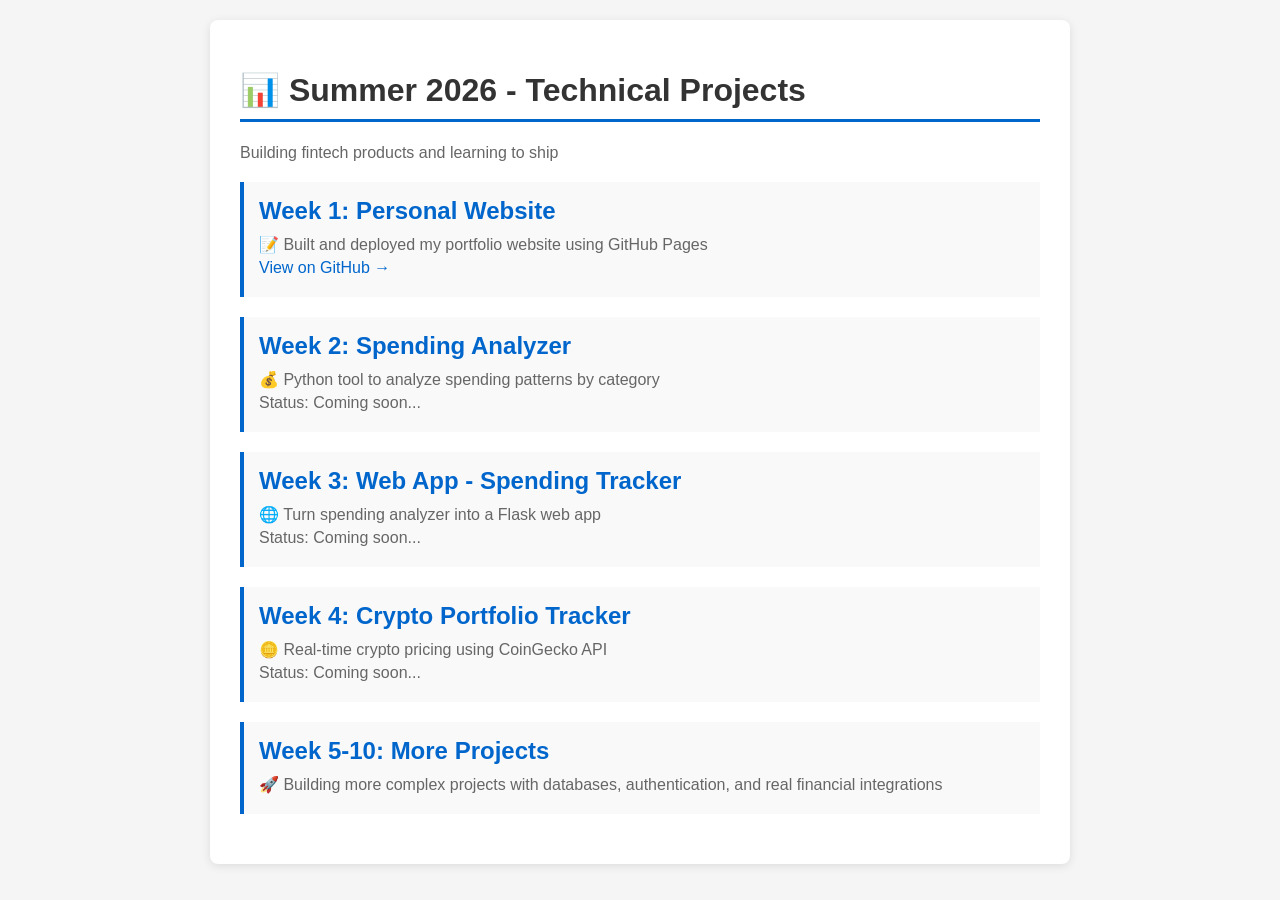
==== index.html @ c5f62bc5 "Week 1: Create portfolio website" ====
<!DOCTYPE html>
<html>
<head>
    <title>My Summer Projects</title>
    <style>
        body {
            font-family: Arial, sans-serif;
            margin: 0;
            padding: 20px;
            background: #f5f5f5;
        }
        .container {
            max-width: 800px;
            margin: 0 auto;
            background: white;
            padding: 30px;
            border-radius: 8px;
            box-shadow: 0 2px 10px rgba(0,0,0,0.1);
        }
        h1 {
            color: #333;
            border-bottom: 3px solid #0066cc;
            padding-bottom: 10px;
        }
        .project {
            margin: 20px 0;
            padding: 15px;
            border-left: 4px solid #0066cc;
            background: #f9f9f9;
        }
        .project h2 {
            margin: 0 0 10px 0;
            color: #0066cc;
        }
        .project p {
            margin: 5px 0;
            color: #666;
        }
        a {
            color: #0066cc;
            text-decoration: none;
        }
        a:hover {
            text-decoration: underline;
        }
    </style>
</head>
<body>
    <div class="container">
        <h1>📊 Summer 2026 - Technical Projects</h1>
        <p style="color: #666; font-size: 16px;">Building fintech products and learning to ship</p>
        
        <div class="project">
            <h2>Week 1: Personal Website</h2>
            <p>📝 Built and deployed my portfolio website using GitHub Pages</p>
            <p><a href="https://github.com/yourusername/yourusername.github.io">View on GitHub →</a></p>
        </div>

        <div class="project">
            <h2>Week 2: Spending Analyzer</h2>
            <p>💰 Python tool to analyze spending patterns by category</p>
            <p>Status: Coming soon...</p>
        </div>

        <div class="project">
            <h2>Week 3: Web App - Spending Tracker</h2>
            <p>🌐 Turn spending analyzer into a Flask web app</p>
            <p>Status: Coming soon...</p>
        </div>

        <div class="project">
            <h2>Week 4: Crypto Portfolio Tracker</h2>
            <p>🪙 Real-time crypto pricing using CoinGecko API</p>
            <p>Status: Coming soon...</p>
        </div>

        <div class="project">
            <h2>Week 5-10: More Projects</h2>
            <p>🚀 Building more complex projects with databases, authentication, and real financial integrations</p>
        </div>
    </div>
</body>
</html>
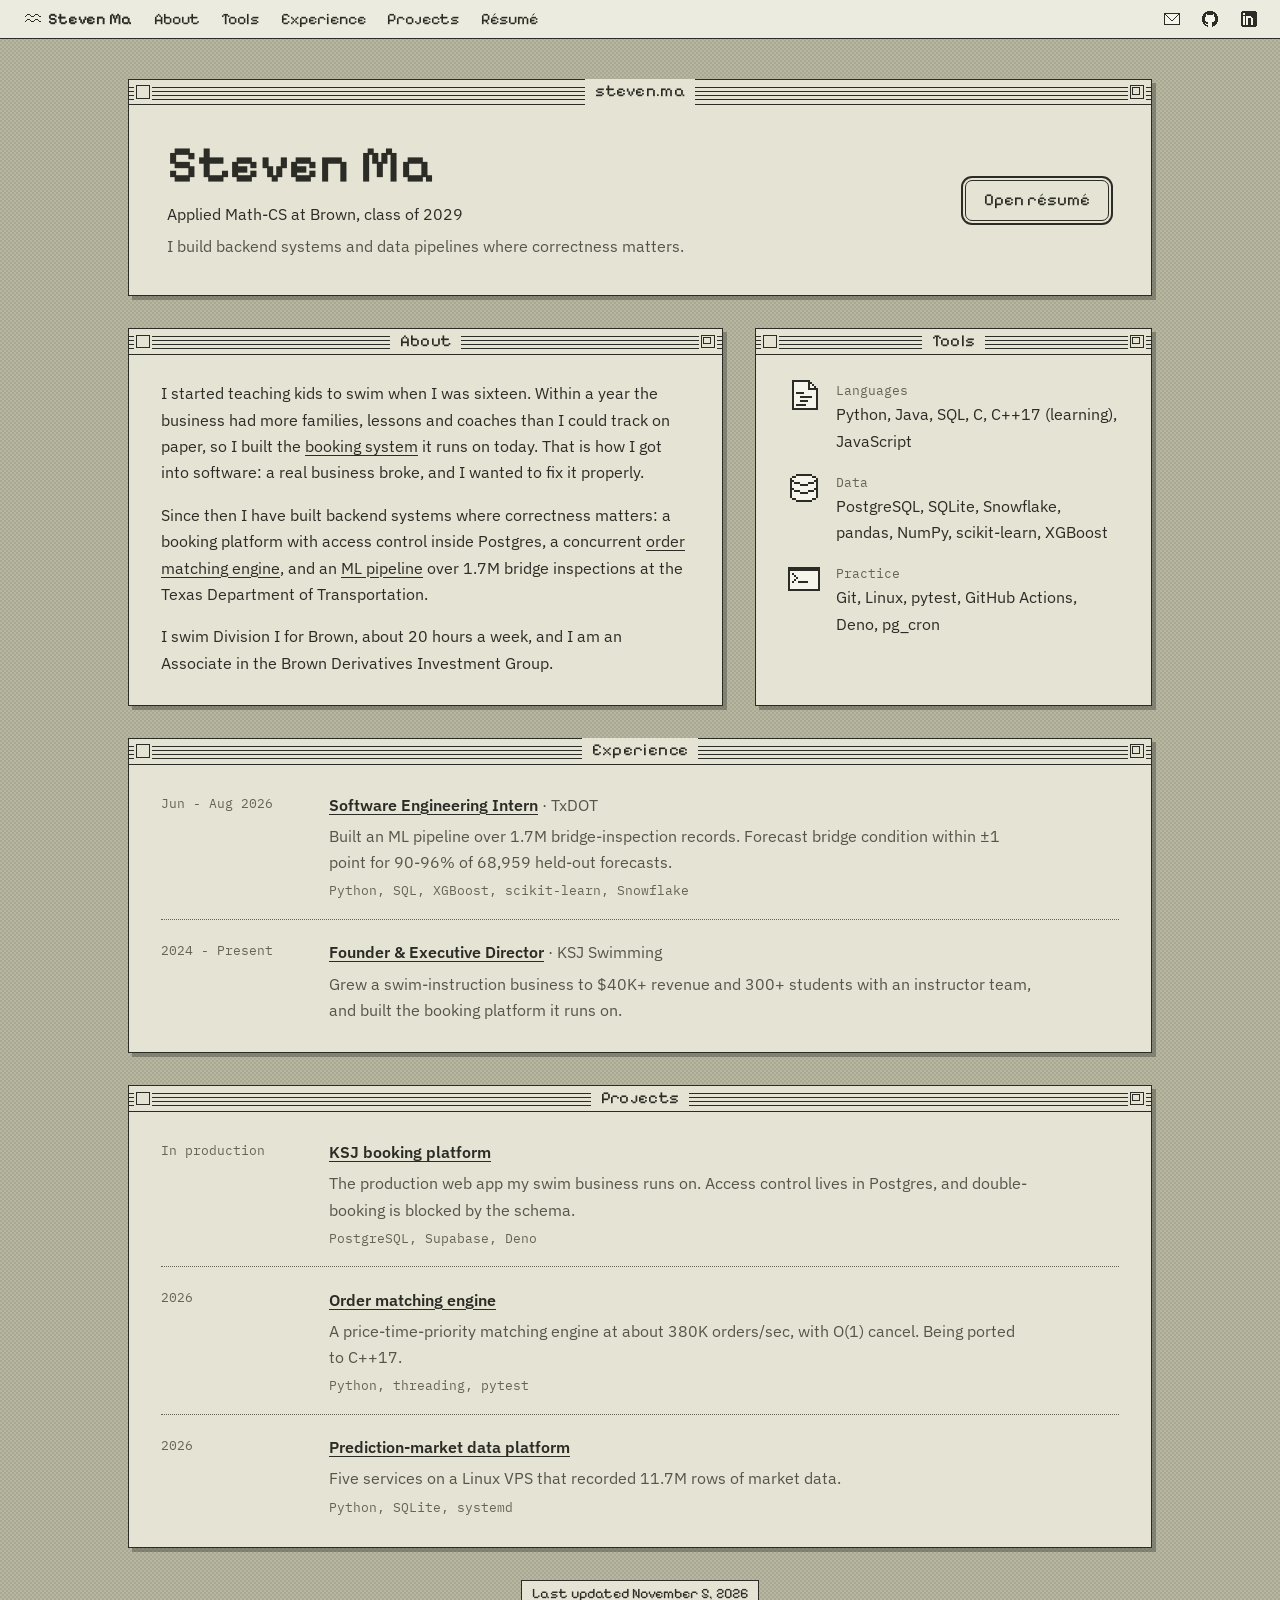
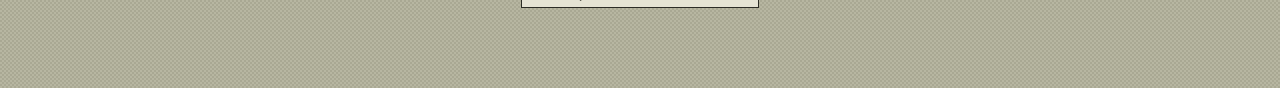
==== commit a1741c4f: "Personal site: retro desktop design, four project write-ups, résumé Co-Authored-By: Claude Opus 5.5 " ====
--- a/index.html
+++ b/index.html
@@ -1,83 +1,144 @@
 <!DOCTYPE html>
-<html>
+<html lang="en">
 <head>
-    <title>My Summer Projects</title>
-    <style>
-        body {
-            font-family: Arial, sans-serif;
-            margin: 0;
-            padding: 20px;
-            background: #f5f5f5;
-        }
-        .container {
-            max-width: 800px;
-            margin: 0 auto;
-            background: white;
-            padding: 30px;
-            border-radius: 8px;
-            box-shadow: 0 2px 10px rgba(0,0,0,0.1);
-        }
-        h1 {
-            color: #333;
-            border-bottom: 3px solid #0066cc;
-            padding-bottom: 10px;
-        }
-        .project {
-            margin: 20px 0;
-            padding: 15px;
-            border-left: 4px solid #0066cc;
-            background: #f9f9f9;
-        }
-        .project h2 {
-            margin: 0 0 10px 0;
-            color: #0066cc;
-        }
-        .project p {
-            margin: 5px 0;
-            color: #666;
-        }
-        a {
-            color: #0066cc;
-            text-decoration: none;
-        }
-        a:hover {
-            text-decoration: underline;
-        }
-    </style>
+  <meta charset="utf-8">
+  <meta name="viewport" content="width=device-width, initial-scale=1">
+  <title>Steven Ma</title>
+  <meta name="description" content="Steven Ma: Applied Math-CS at Brown, D1 swimmer, founder of KSJ Swimming. Backend systems and data pipelines.">
+  <link rel="preconnect" href="https://fonts.googleapis.com">
+  <link rel="preconnect" href="https://fonts.gstatic.com" crossorigin>
+  <link rel="stylesheet" href="https://fonts.googleapis.com/css2?family=IBM+Plex+Mono:wght@400;500&family=IBM+Plex+Sans:wght@400;500;600&family=Pixelify+Sans:wght@400;600&display=swap">
+  <!-- Link previews (LinkedIn, Slack, iMessage). The site lives at https://stevenmaswim.github.io/ (Steven, 2026-11-05). -->
+  <meta property="og:type" content="website">
+  <meta property="og:title" content="Steven Ma">
+  <meta property="og:description" content="Steven Ma: Applied Math-CS at Brown, D1 swimmer, founder of KSJ Swimming. Backend systems and data pipelines.">
+  <meta property="og:url" content="https://stevenmaswim.github.io/">
+  <meta property="og:image" content="https://stevenmaswim.github.io/img/og.png">
+  <meta property="og:image:width" content="1200">
+  <meta property="og:image:height" content="630">
+  <meta name="twitter:card" content="summary_large_image">
+  <link rel="icon" type="image/svg+xml" href="img/icons/favicon.svg">
+  <link rel="stylesheet" href="style.css">
 </head>
 <body>
-    <div class="container">
-        <h1>📊 Summer 2026 - Technical Projects</h1>
-        <p style="color: #666; font-size: 16px;">Building fintech products and learning to ship</p>
-        
-        <div class="project">
-            <h2>Week 1: Personal Website</h2>
-            <p>📝 Built and deployed my portfolio website using GitHub Pages</p>
-            <p><a href="https://github.com/yourusername/yourusername.github.io">View on GitHub →</a></p>
+<header class="menubar">
+  <nav aria-label="Sections">
+    <a class="me" href="index.html"><img class="px" src="img/icons/wave.svg" alt="" width="16" height="16">Steven Ma</a>
+    <a href="#about">About</a>
+    <a href="#tools">Tools</a>
+    <a href="#experience">Experience</a>
+    <a href="#projects">Projects</a>
+    <a class="res" href="resume.pdf">Résumé</a>
+  </nav>
+      <ul class="contact">
+        <li><a href="mailto:steven_c_ma@brown.edu" aria-label="Email" title="steven_c_ma@brown.edu"><img class="px" src="img/icons/mail.svg" alt="" width="16" height="16"></a></li>
+        <li><a href="https://github.com/stevenmaswim" aria-label="GitHub" title="GitHub"><img class="px" src="img/icons/github.svg" alt="" width="16" height="16"></a></li>
+        <li><a href="https://linkedin.com/in/steven--ma" aria-label="LinkedIn" title="LinkedIn"><img class="px" src="img/icons/linkedin.svg" alt="" width="16" height="16"></a></li>
+      </ul>
+</header>
+
+<!-- Desktop icons: wide screens only, fixed on the checkered desktop. -->
+<nav class="desk-icons" aria-label="Shortcuts">
+  <a href="resume.pdf"><img class="px" src="img/icons/resume.svg" alt="" width="32" height="32"><span>resume.pdf</span></a>
+  <a href="#projects"><img class="px" src="img/icons/folder.svg" alt="" width="32" height="32"><span>Projects</span></a>
+  <a href="https://github.com/stevenmaswim"><img class="px" src="img/icons/github.svg" alt="" width="32" height="32"><span>GitHub</span></a>
+  <a href="https://ksjswimming.com"><img class="px" src="img/icons/wave.svg" alt="" width="32" height="32"><span>KSJ Swimming</span></a>
+</nav>
+
+<main class="desktop">
+
+    <section class="window hello">
+      <div class="titlebar"><span class="box" aria-hidden="true"></span><span class="title">steven.ma</span><span class="box zoom" aria-hidden="true"></span></div>
+      <div class="pane">
+        <div class="hello-text">
+          <h1>Steven Ma</h1>
+          <p class="role">Applied Math-CS at Brown, class of 2029</p>
+          <p class="tagline">I build backend systems and data pipelines where correctness matters.</p>
         </div>
+        <a class="button" href="resume.pdf">Open résumé</a>
+      </div>
+    </section>
 
-        <div class="project">
-            <h2>Week 2: Spending Analyzer</h2>
-            <p>💰 Python tool to analyze spending patterns by category</p>
-            <p>Status: Coming soon...</p>
-        </div>
+    <div class="row">
+    <section id="about" class="window">
+      <div class="titlebar"><span class="box" aria-hidden="true"></span><h2 class="title">About</h2><span class="box zoom" aria-hidden="true"></span></div>
+      <div class="pane">
+        <p>I started teaching kids to swim when I was sixteen. Within a year the business had more families, lessons and coaches than I could track on paper, so I built the <a href="projects/ksj.html">booking system</a> it runs on today. That is how I got into software: a real business broke, and I wanted to fix it properly.</p>
+        <p>Since then I have built backend systems where correctness matters: a booking platform with access control inside Postgres, a concurrent <a href="projects/order-book.html">order matching engine</a>, and an <a href="work/txdot.html">ML pipeline</a> over 1.7M bridge inspections at the Texas Department of Transportation.</p>
+        <p>I swim Division I for Brown, about 20 hours a week, and I am an Associate in the Brown Derivatives Investment Group.</p>
+      </div>
+    </section>
 
-        <div class="project">
-            <h2>Week 3: Web App - Spending Tracker</h2>
-            <p>🌐 Turn spending analyzer into a Flask web app</p>
-            <p>Status: Coming soon...</p>
-        </div>
+    <section id="tools" class="window">
+      <div class="titlebar"><span class="box" aria-hidden="true"></span><h2 class="title">Tools</h2><span class="box zoom" aria-hidden="true"></span></div>
+      <div class="pane">
+        <ul class="tools">
+          <li><img class="px" src="img/icons/code.svg" alt="" width="32" height="32"><div><span class="k">Languages</span><span class="v">Python, Java, SQL, C, C++17 (learning), JavaScript</span></div></li>
+          <li><img class="px" src="img/icons/database.svg" alt="" width="32" height="32"><div><span class="k">Data</span><span class="v">PostgreSQL, SQLite, Snowflake, pandas, NumPy, scikit-learn, XGBoost</span></div></li>
+          <li><img class="px" src="img/icons/terminal.svg" alt="" width="32" height="32"><div><span class="k">Practice</span><span class="v">Git, Linux, pytest, GitHub Actions, Deno, pg_cron</span></div></li>
+        </ul>
+      </div>
+    </section>
+    </div>
 
-        <div class="project">
-            <h2>Week 4: Crypto Portfolio Tracker</h2>
-            <p>🪙 Real-time crypto pricing using CoinGecko API</p>
-            <p>Status: Coming soon...</p>
-        </div>
+    <section id="experience" class="window">
+      <div class="titlebar"><span class="box" aria-hidden="true"></span><h2 class="title">Experience</h2><span class="box zoom" aria-hidden="true"></span></div>
+      <div class="pane">
+        <ol class="list">
+          <li class="item">
+            <span class="when">Jun - Aug 2026</span>
+            <div>
+              <h3><a href="work/txdot.html">Software Engineering Intern</a> <span class="at">· TxDOT</span></h3>
+              <p>Built an ML pipeline over 1.7M bridge-inspection records. Forecast bridge condition within ±1 point for 90-96% of 68,959 held-out forecasts.</p>
+              <p class="stack">Python, SQL, XGBoost, scikit-learn, Snowflake</p>
+            </div>
+          </li>
+          <li class="item">
+            <span class="when">2024 - Present</span>
+            <div>
+              <h3><a href="https://ksjswimming.com">Founder &amp; Executive Director</a> <span class="at">· KSJ Swimming</span></h3>
+              <p>Grew a swim-instruction business to $40K+ revenue and 300+ students with an instructor team, and built the booking platform it runs on.</p>
+            </div>
+          </li>
+        </ol>
+      </div>
+    </section>
 
-        <div class="project">
-            <h2>Week 5-10: More Projects</h2>
-            <p>🚀 Building more complex projects with databases, authentication, and real financial integrations</p>
-        </div>
-    </div>
+    <section id="projects" class="window">
+      <div class="titlebar"><span class="box" aria-hidden="true"></span><h2 class="title">Projects</h2><span class="box zoom" aria-hidden="true"></span></div>
+      <div class="pane">
+        <ul class="list">
+          <li class="item">
+            <span class="when">In production</span>
+            <div>
+              <h3><a href="projects/ksj.html">KSJ booking platform</a></h3>
+              <p>The production web app my swim business runs on. Access control lives in Postgres, and double-booking is blocked by the schema.</p>
+              <p class="stack">PostgreSQL, Supabase, Deno</p>
+            </div>
+          </li>
+          <li class="item">
+            <span class="when">2026</span>
+            <div>
+              <h3><a href="projects/order-book.html">Order matching engine</a></h3>
+              <p>A price-time-priority matching engine at about 380K orders/sec, with O(1) cancel. Being ported to C++17.</p>
+              <p class="stack">Python, threading, pytest</p>
+            </div>
+          </li>
+          <li class="item">
+            <span class="when">2026</span>
+            <div>
+              <h3><a href="projects/market-data.html">Prediction-market data platform</a></h3>
+              <p>Five services on a Linux VPS that recorded 11.7M rows of market data.</p>
+              <p class="stack">Python, SQLite, systemd</p>
+            </div>
+          </li>
+        </ul>
+      </div>
+    </section>
+
+    <p class="updated">Last updated November 5, 2026</p>
+    <!-- Change the date above whenever the site changes. -->
+
+</main>
 </body>
-</html>+</html>
--- a/style.css
+++ b/style.css
@@ -0,0 +1,308 @@
+/* An early desktop computer: a checkered putty-and-sage desktop, a menu bar,
+   and each section in its own window with a striped title bar and a square
+   close box. Pixel font for titles only; IBM Plex for everything you read.
+   Muted, low-contrast greige, never bright white. */
+
+:root {
+  --desk-a: #b7b6a1;     /* desktop checker, light */
+  --desk-b: #a9a893;     /* desktop checker, dark */
+  --paper: #e5e3d4;      /* window background */
+  --bar: #ecebdf;        /* menu bar */
+  --ink: #2c2c26;        /* borders, titles, body text */
+  --muted: #55554a;
+  --faint: #666555;     /* 4.57:1 on the window colour (WCAG AA for small text) */
+  --rule: #c7c5b3;
+  --shadow: rgba(44, 44, 38, 0.35);
+  --sans: "IBM Plex Sans", -apple-system, BlinkMacSystemFont, "Segoe UI", Helvetica, Arial, sans-serif;
+  --mono: "IBM Plex Mono", ui-monospace, "SF Mono", Menlo, Consolas, monospace;
+  --pixel: "Pixelify Sans", "IBM Plex Mono", monospace;
+}
+
+* { box-sizing: border-box; }
+
+body {
+  margin: 0;
+  min-height: 100vh;
+  color: var(--ink);
+  font: 16px/1.65 var(--sans);
+  -webkit-font-smoothing: antialiased;
+  /* The checkered desktop. */
+  background: repeating-conic-gradient(var(--desk-a) 0 25%, var(--desk-b) 0 50%) 0 0 / 4px 4px;
+}
+
+::selection { background: var(--ink); color: var(--paper); }
+
+a {
+  color: inherit;
+  text-decoration: underline;
+  text-decoration-thickness: 1px;
+  text-underline-offset: 3px;
+}
+a:hover, a:focus-visible { background: var(--ink); color: var(--paper); text-decoration: none; }
+
+code { font-family: var(--mono); font-size: 0.875em; }
+
+/* ---------- Menu bar ---------- */
+
+.menubar {
+  position: sticky;
+  top: 0;
+  z-index: 10;
+  display: flex;
+  align-items: center;
+  justify-content: space-between;
+  gap: 1rem;
+  padding: 0.3rem 1rem;
+  background: var(--bar);
+  border-bottom: 1.5px solid var(--ink);
+  font-family: var(--pixel);
+  font-size: 1rem;
+}
+.menubar nav { display: flex; flex-wrap: wrap; gap: 0.1rem 0.25rem; }
+.menubar nav a { padding: 0.05rem 0.55rem; text-decoration: none; }
+.menubar nav a.me { display: inline-flex; align-items: center; gap: 0.45rem; font-weight: 600; }
+
+/* Pixel icons stay crisp at 16 and 32 px. */
+.px { display: block; image-rendering: pixelated; image-rendering: crisp-edges; }
+
+.contact { display: flex; gap: 0.5rem; list-style: none; padding: 0; margin: 0; }
+/* 16 px icons, ~30 px hit areas; the negative margin keeps the bar thin. */
+.contact a { display: block; padding: 0.45rem; margin: -0.25rem 0; text-decoration: none; }
+/* Hover selects the icon the old way: inverted. */
+.contact a:hover, .contact a:focus-visible { background: none; }
+.contact a:hover .px, .contact a:focus-visible .px { filter: invert(1); }
+
+/* ---------- Desktop and windows ---------- */
+
+.desktop {
+  max-width: 66rem;
+  margin: 0 auto;
+  padding: 2.5rem 1rem 5rem;
+}
+
+.window {
+  margin-bottom: 2rem;
+  background: var(--paper);
+  border: 1.5px solid var(--ink);
+  box-shadow: 4px 4px 0 var(--shadow);
+  scroll-margin-top: 3.5rem;
+}
+
+.titlebar {
+  position: relative;
+  display: flex;
+  align-items: center;
+  justify-content: space-between;
+  height: 1.6rem;
+  padding: 0 0.45rem;
+  border-bottom: 1.5px solid var(--ink);
+  /* The pinstripes. */
+  background:
+    repeating-linear-gradient(to bottom, transparent 0 3px, var(--ink) 3px 4px) 0 4px / 100% calc(100% - 8px) no-repeat,
+    var(--paper);
+}
+.titlebar .title {
+  margin: 0;
+  padding: 0 0.6rem;
+  background: var(--paper);
+  font-family: var(--pixel);
+  font-size: 1.05rem;
+  font-weight: 400;
+  line-height: 1.6rem;
+  letter-spacing: 0.02em;
+}
+.box {
+  position: relative;
+  z-index: 1;
+  display: block;
+  width: 0.85rem;
+  height: 0.85rem;
+  background: var(--paper);
+  border: 1.5px solid var(--ink);
+  box-shadow: 0 0 0 2px var(--paper);
+}
+.box.zoom::after {
+  content: "";
+  position: absolute;
+  left: 1px;
+  top: 1px;
+  width: 0.35rem;
+  height: 0.35rem;
+  border: 1px solid var(--ink);
+}
+a.box:hover { background: var(--ink); }
+
+.pane { padding: 1.6rem 2rem 1.8rem; }
+.pane p { margin: 0 0 1rem; }
+.pane > :last-child { margin-bottom: 0; }
+
+/* The name window. */
+.hello h1 {
+  margin: 0;
+  font-family: var(--pixel);
+  font-size: 2.6rem;
+  font-weight: 600;
+  line-height: 1.1;
+}
+.hello .pane { display: flex; flex-wrap: wrap; align-items: center; justify-content: space-between; gap: 1.25rem 2rem; }
+.hello .role { margin: 0.5rem 0 0; }
+
+/* A classic default button: thick ring around a rounded box. */
+.button {
+  display: inline-block;
+  padding: 0.35rem 1.1rem;
+  border: 1.5px solid var(--ink);
+  border-radius: 7px;
+  box-shadow: 0 0 0 2px var(--paper), 0 0 0 4px var(--ink);
+  background: var(--paper);
+  font-family: var(--pixel);
+  font-size: 1.05rem;
+  text-decoration: none;
+  margin: 4px;
+}
+.button:hover, .button:focus-visible { background: var(--ink); color: var(--paper); }
+.hello .tagline { margin: 0.35rem 0 0; color: var(--muted); }
+
+/* Tools: an icon, a small label, the list. */
+.tools { list-style: none; padding: 0; margin: 0; display: grid; gap: 1.1rem; }
+.tools li { display: grid; grid-template-columns: 32px 1fr; column-gap: 1rem; align-items: start; }
+.tools .k { display: block; font-family: var(--mono); font-size: 0.8rem; color: var(--faint); }
+.tools .v { display: block; }
+
+/* Experience and projects: a date, a title, one sentence, a stack line. */
+.list { list-style: none; padding: 0; margin: 0; }
+.item { padding: 1.1rem 0; border-top: 1px dotted var(--faint); }
+.item:first-child { border-top: 0; padding-top: 0; }
+.item:last-child { padding-bottom: 0; }
+.item .when { font-family: var(--mono); font-size: 0.8rem; color: var(--faint); }
+.item h3 { margin: 0.1rem 0 0; font-size: 1rem; font-weight: 600; }
+.item h3 .at { font-weight: 400; color: var(--muted); }
+.item p { margin: 0.3rem 0 0; color: var(--muted); }
+.item .stack { margin-top: 0.3rem; font-family: var(--mono); font-size: 0.8rem; color: var(--faint); }
+
+/* About and Tools side by side on wide screens. */
+.row { margin-bottom: 2rem; }
+.row > .window:last-child { margin-bottom: 0; }
+
+.item p { max-width: 44rem; }
+
+@media (min-width: 960px) {
+  .row { display: grid; grid-template-columns: 3fr 2fr; gap: 2rem; align-items: stretch; }
+  /* Windows in a row share one height; the pane takes the slack. */
+  .row > .window { margin-bottom: 0; display: flex; flex-direction: column; }
+  .row > .window > .pane { flex: 1; }
+  .hello .pane { padding: 2rem 2.4rem 2.2rem; }
+  .hello h1 { font-size: 3.2rem; }
+}
+
+@media (min-width: 700px) {
+  .item { display: grid; grid-template-columns: 9rem 1fr; column-gap: 1.5rem; }
+  .item .when { grid-column: 1; grid-row: 1; padding-top: 0.15rem; }
+  .item > div { grid-column: 2; }
+}
+
+@media (max-width: 600px) {
+  /* Phones: one thin line. Name, résumé and the icons; the section links drop (you scroll). */
+  .menubar { padding: 0.3rem 0.6rem; }
+  .menubar nav a:not(.me):not(.res) { display: none; }
+  .menubar nav a { padding: 0.05rem 0.4rem; }
+  .pane { padding: 1.1rem 1.1rem 1.2rem; }
+  .hello h1 { font-size: 2.1rem; }
+}
+
+/* ---------- Write-up pages: one window per page ---------- */
+
+body.writeup .desktop { max-width: 58rem; }
+/* Wide window, readable lines: prose keeps a comfortable measure, figures and tables use the full width. */
+body.writeup .pane > p, body.writeup .pane > ul, body.writeup .pane > h3 { max-width: 44rem; }
+
+.back { display: inline-block; margin-bottom: 1.25rem; font-family: var(--mono); font-size: 0.85rem; }
+
+body.writeup h1 {
+  margin: 0 0 0.5rem;
+  font-family: var(--pixel);
+  font-size: 2.2rem;
+  font-weight: 600;
+  line-height: 1.15;
+}
+body.writeup h2 {
+  margin: 2.25rem 0 0.6rem;
+  font-family: var(--pixel);
+  font-size: 1.25rem;
+  font-weight: 600;
+}
+body.writeup h3 { margin: 1.5rem 0 0.25rem; font-size: 1rem; font-weight: 600; }
+/* Bulleted lists in the write-ups only (not the home page lists). */
+.pane ul:not(.list):not(.tools) { padding-left: 1.2rem; }
+.pane ul:not(.list):not(.tools) > li { margin: 0 0 0.8rem; }
+.pane ul:not(.list):not(.tools) > li::marker { content: "■  "; font-size: 0.6em; color: var(--faint); }
+
+body.writeup .stack { margin: 0 0 0.25rem; font-family: var(--mono); font-size: 0.85rem; color: var(--muted); }
+.links { font-family: var(--mono); font-size: 0.85rem; }
+.links a + a { margin-left: 0.6rem; }
+.links a + a::before { content: "·"; display: inline-block; margin-right: 0.6rem; color: var(--faint); }
+
+figure { margin: 1.75rem 0; }
+figure img { display: block; max-width: 100%; border: 1.5px solid var(--ink); }
+figcaption { margin-top: 0.5rem; font-size: 0.85rem; color: var(--muted); }
+
+.bench { width: 100%; margin: 1.5rem 0 0.5rem; border-collapse: collapse; font-family: var(--mono); font-size: 0.85rem; font-variant-numeric: tabular-nums; }
+.bench caption { caption-side: top; text-align: left; margin-bottom: 0.5rem; font-family: var(--sans); font-size: 0.85rem; color: var(--muted); }
+.bench th { text-align: right; font-weight: 500; padding: 0.35rem 0.5rem; border-bottom: 1.5px solid var(--ink); }
+.bench td { text-align: right; padding: 0.35rem 0.5rem; border-bottom: 1px dotted var(--faint); }
+.bench th:first-child, .bench td:first-child { text-align: left; padding-left: 0; }
+
+/* Desktop icons: fixed in the right margin, only where the margin is wide enough. */
+.desk-icons { display: none; }
+@media (min-width: 1500px) {
+  .desk-icons {
+    position: fixed;
+    top: 5rem;
+    right: 2.5rem;
+    z-index: 5;
+    display: grid;
+    gap: 1.6rem;
+    justify-items: center;
+  }
+  .desk-icons a {
+    display: grid;
+    justify-items: center;
+    gap: 0.35rem;
+    width: 6.5rem;
+    text-decoration: none;
+  }
+  .desk-icons a:hover, .desk-icons a:focus-visible { background: none; color: inherit; }
+  .desk-icons span {
+    padding: 0 0.3rem;
+    background: var(--paper);
+    font-family: var(--pixel);
+    font-size: 0.9rem;
+    line-height: 1.3;
+  }
+  /* Selected the old way: icon inverted, label black. */
+  .desk-icons a:hover .px, .desk-icons a:focus-visible .px { filter: invert(1); }
+  .desk-icons a:hover span, .desk-icons a:focus-visible span { background: var(--ink); color: var(--paper); }
+}
+
+/* "Last updated" as a small label on the desktop. */
+.updated {
+  display: table;
+  margin: 0.5rem auto 0;
+  padding: 0.1rem 0.6rem;
+  background: var(--paper);
+  border: 1.5px solid var(--ink);
+  font-family: var(--pixel);
+  font-size: 0.9rem;
+}
+
+/* Previous / next project at the end of each write-up. */
+.pager { display: flex; flex-wrap: wrap; justify-content: space-between; gap: 1rem; margin-top: 2.75rem; padding-top: 1.5rem; border-top: 1px dotted var(--faint); }
+.pager .button { font-size: 0.95rem; }
+
+.figure-todo {
+  border: 1px dashed var(--faint);
+  padding: 2rem 1rem;
+  text-align: center;
+  font-size: 0.85rem;
+  color: var(--faint);
+}
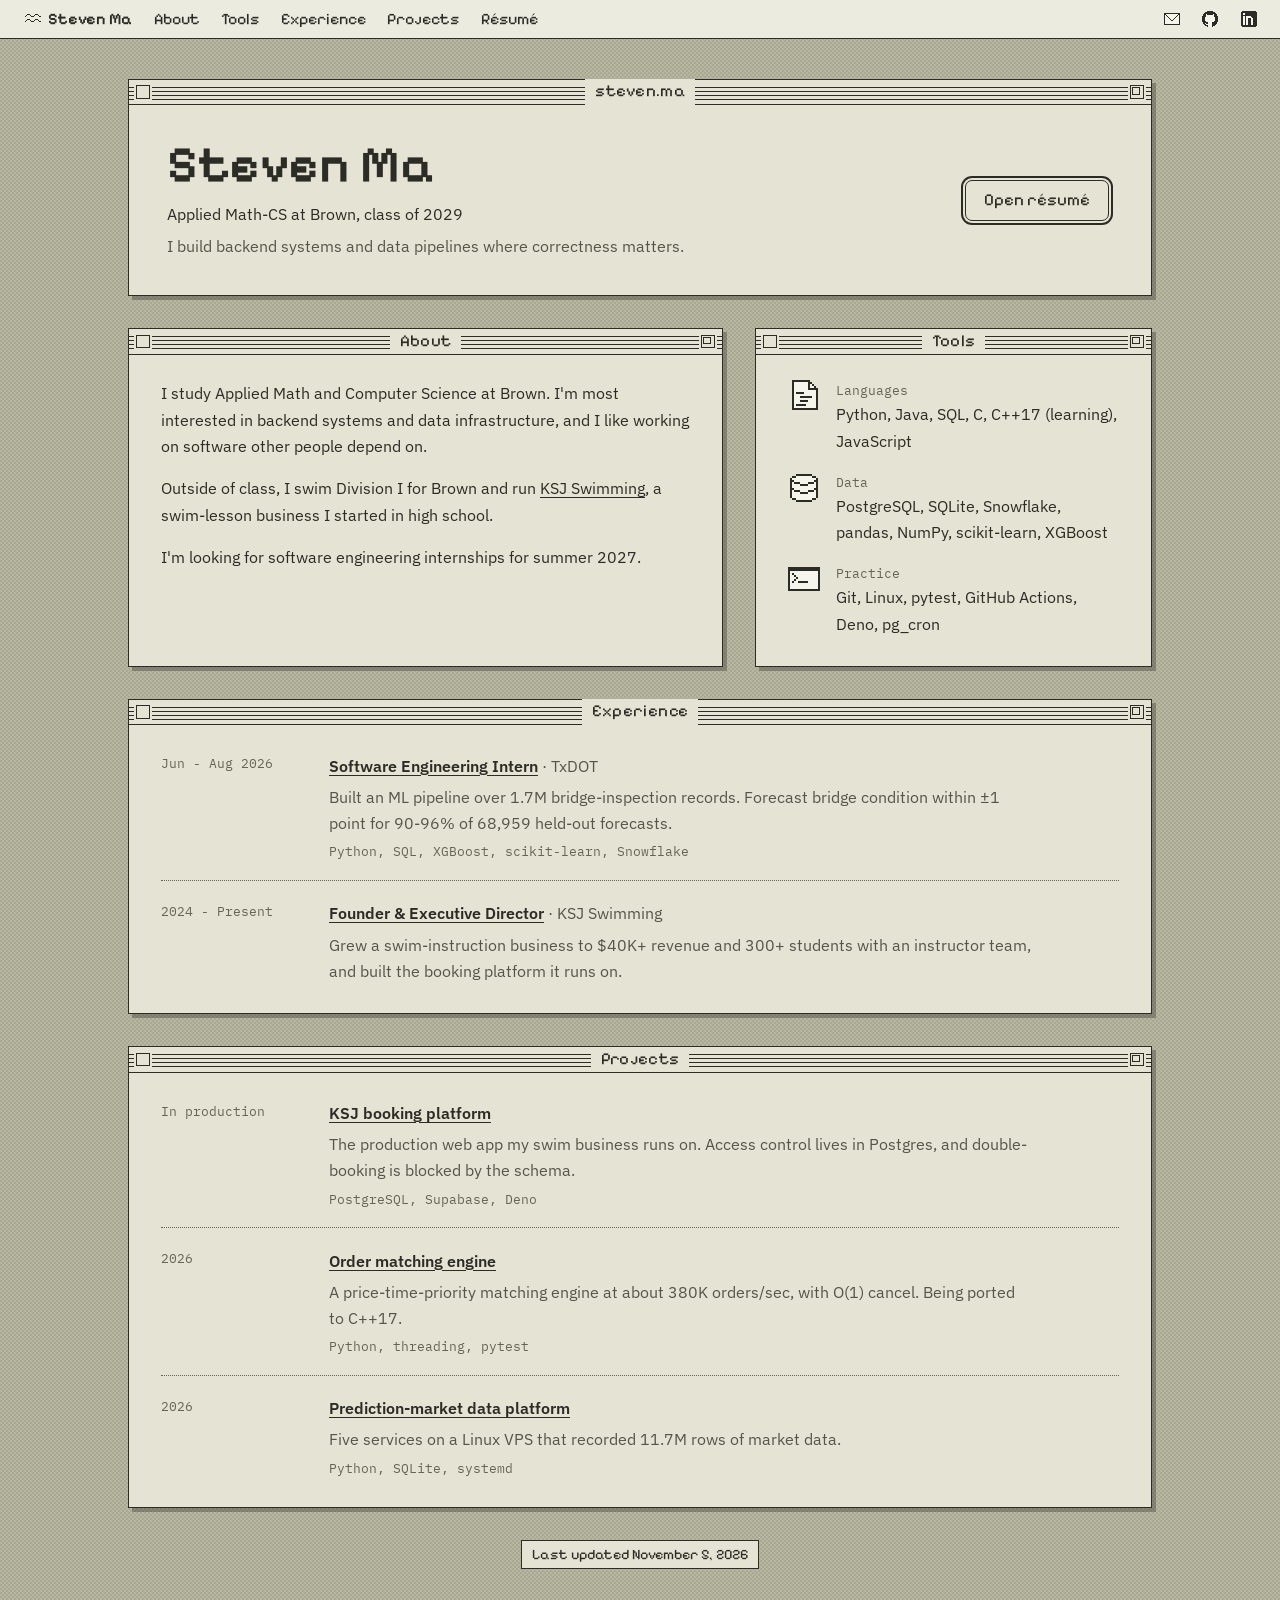
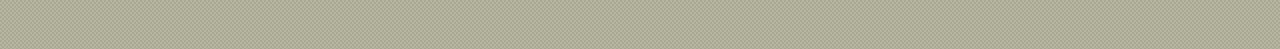
==== commit cec1f17f: "About: shorter, general bio Co-Authored-By: Claude Opus 5.5 <noreply@anthropic.com>" ====
--- a/index.html
+++ b/index.html
@@ -63,9 +63,9 @@
     <section id="about" class="window">
       <div class="titlebar"><span class="box" aria-hidden="true"></span><h2 class="title">About</h2><span class="box zoom" aria-hidden="true"></span></div>
       <div class="pane">
-        <p>I started teaching kids to swim when I was sixteen. Within a year the business had more families, lessons and coaches than I could track on paper, so I built the <a href="projects/ksj.html">booking system</a> it runs on today. That is how I got into software: a real business broke, and I wanted to fix it properly.</p>
-        <p>Since then I have built backend systems where correctness matters: a booking platform with access control inside Postgres, a concurrent <a href="projects/order-book.html">order matching engine</a>, and an <a href="work/txdot.html">ML pipeline</a> over 1.7M bridge inspections at the Texas Department of Transportation.</p>
-        <p>I swim Division I for Brown, about 20 hours a week, and I am an Associate in the Brown Derivatives Investment Group.</p>
+        <p>I study Applied Math and Computer Science at Brown. I'm most interested in backend systems and data infrastructure, and I like working on software other people depend on.</p>
+        <p>Outside of class, I swim Division I for Brown and run <a href="https://ksjswimming.com">KSJ Swimming</a>, a swim-lesson business I started in high school.</p>
+        <p>I'm looking for software engineering internships for summer 2027.</p>
       </div>
     </section>
 
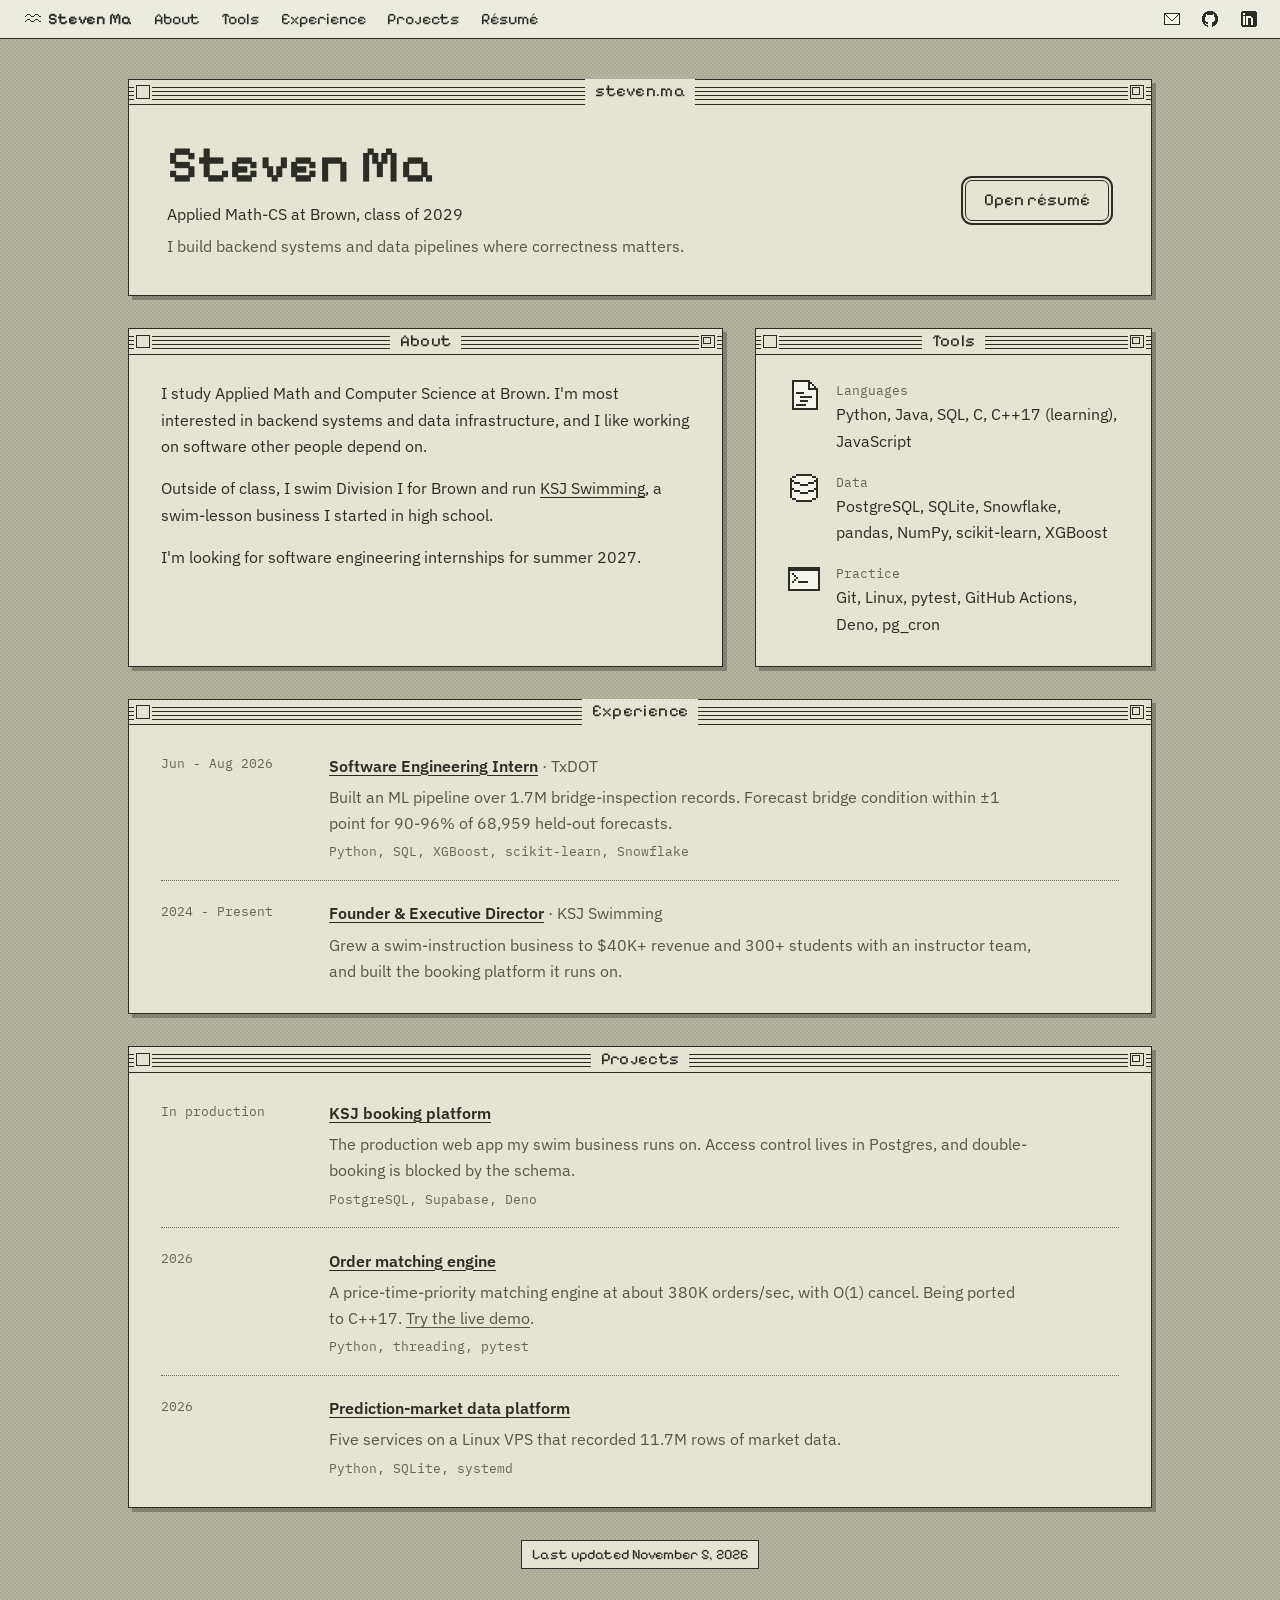
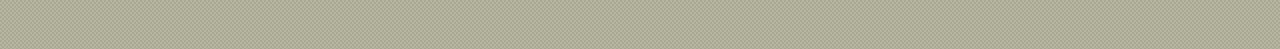
==== commit 26e90c51: "Live order-book demo: the real engine running in the browser via Pyodide Co-Authored-By: Claude Opus" ====
--- a/index.html
+++ b/index.html
@@ -120,7 +120,7 @@
             <span class="when">2026</span>
             <div>
               <h3><a href="projects/order-book.html">Order matching engine</a></h3>
-              <p>A price-time-priority matching engine at about 380K orders/sec, with O(1) cancel. Being ported to C++17.</p>
+              <p>A price-time-priority matching engine at about 380K orders/sec, with O(1) cancel. Being ported to C++17. <a href="projects/order-book.html#demo">Try the live demo</a>.</p>
               <p class="stack">Python, threading, pytest</p>
             </div>
           </li>
--- a/style.css
+++ b/style.css
@@ -19,6 +19,8 @@
 }
 
 * { box-sizing: border-box; }
+/* `hidden` must win over any display rule (the demo's boot button relies on it). */
+[hidden] { display: none !important; }
 
 body {
   margin: 0;
@@ -295,6 +297,52 @@
   font-size: 0.9rem;
 }
 
+/* ---------- Live order-book demo (demo/demo.js) ---------- */
+
+button.button { color: var(--ink); cursor: pointer; }
+button.button:disabled { cursor: progress; opacity: 0.7; }
+.demo-note { margin-left: 0.6rem; font-family: var(--mono); font-size: 0.8rem; color: var(--faint); }
+.demo-grid { display: grid; gap: 1.5rem; margin: 0.5rem 0 1.5rem; }
+@media (min-width: 700px) { .demo-grid { grid-template-columns: 3fr 2fr; } }
+.demo-head {
+  display: flex;
+  justify-content: space-between;
+  padding: 0 0.4rem 0.2rem;
+  border-bottom: 1.5px solid var(--ink);
+  font-family: var(--mono);
+  font-size: 0.75rem;
+  color: var(--faint);
+}
+.ladder, .tape { font-family: var(--mono); font-size: 0.85rem; font-variant-numeric: tabular-nums; }
+.lv { position: relative; display: flex; justify-content: space-between; padding: 0.05rem 0; }
+.lv .bar { position: absolute; top: 3px; bottom: 3px; right: 0; border: 1px solid var(--ink); border-right: 0; }
+/* Same 1-bit fills as the depth chart: bids dotted, asks hatched. */
+.lv.bid .bar { background: radial-gradient(var(--ink) 0.9px, var(--paper) 1.1px) 0 0 / 4px 4px; }
+.lv.ask .bar { background: repeating-linear-gradient(45deg, var(--ink) 0 1.2px, var(--paper) 1.2px 5px); }
+.lv span:not(.bar) { position: relative; padding: 0 0.4rem; background: var(--paper); }
+.mid { margin: 0.2rem 0; padding: 0.1rem; text-align: center; font-family: var(--mono); font-size: 0.75rem; color: var(--muted); border-top: 1px dotted var(--faint); border-bottom: 1px dotted var(--faint); }
+.tape { list-style: none; padding: 0; margin: 0; }
+.tape li { display: grid; grid-template-columns: 5rem 1fr 3rem; padding: 0.05rem 0.4rem; }
+.tape li span:last-child { text-align: right; }
+.tape li.new { animation: flash 1.2s ease-out; }
+@keyframes flash { from { background: var(--ink); color: var(--paper); } to { background: transparent; color: var(--ink); } }
+@media (prefers-reduced-motion: reduce) { .tape li.new { animation: none; } }
+.order-form { display: flex; flex-wrap: wrap; align-items: flex-end; gap: 0.75rem 1rem; }
+.order-form label { display: grid; gap: 0.2rem; font-family: var(--mono); font-size: 0.75rem; color: var(--faint); }
+.order-form select, .order-form input {
+  width: 7rem;
+  padding: 0.25rem 0.4rem;
+  border: 1.5px solid var(--ink);
+  border-radius: 0;
+  background: var(--bar);
+  color: var(--ink);
+  font-family: var(--mono);
+  font-size: 0.9rem;
+}
+.order-form input:disabled { opacity: 0.45; }
+.demo-actions { margin-top: 1rem; }
+.demo-status { min-height: 1.7em; margin-top: 0.75rem; font-size: 0.9rem; color: var(--muted); }
+
 /* Previous / next project at the end of each write-up. */
 .pager { display: flex; flex-wrap: wrap; justify-content: space-between; gap: 1rem; margin-top: 2.75rem; padding-top: 1.5rem; border-top: 1px dotted var(--faint); }
 .pager .button { font-size: 0.95rem; }
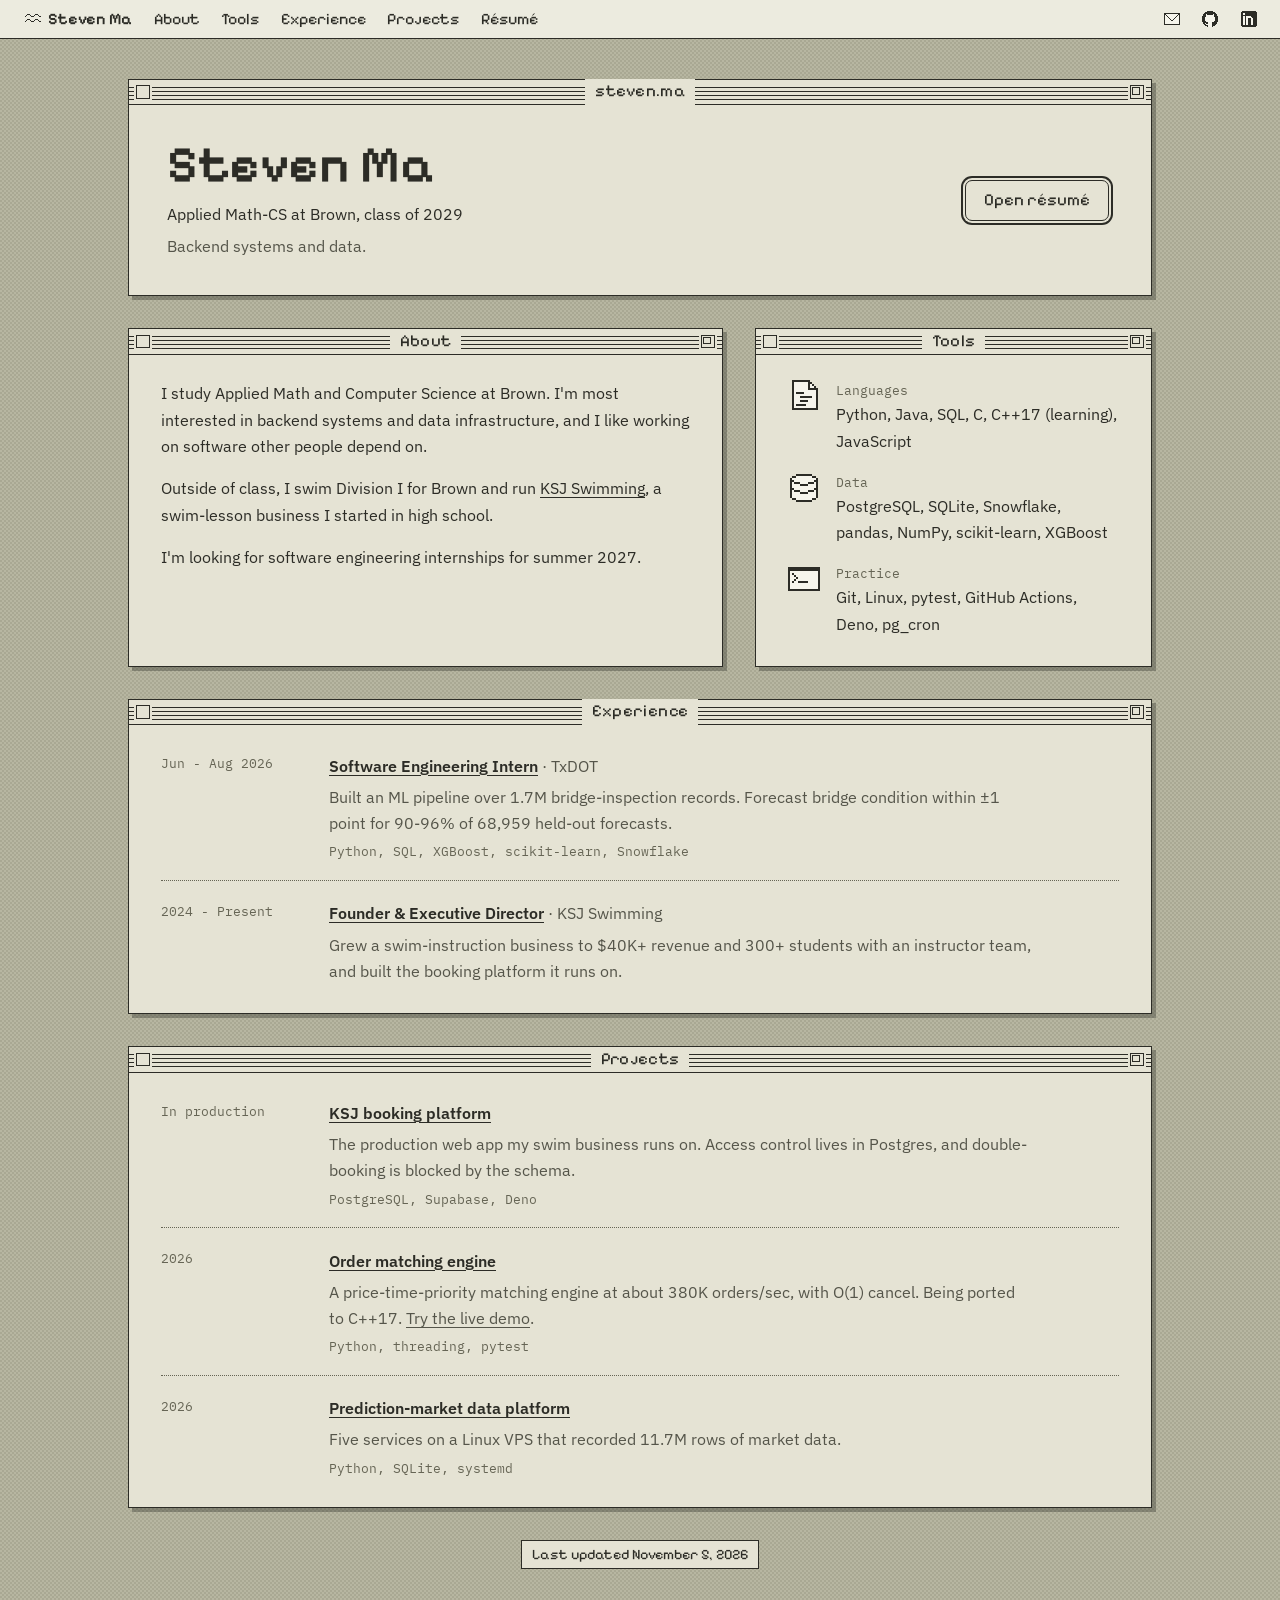
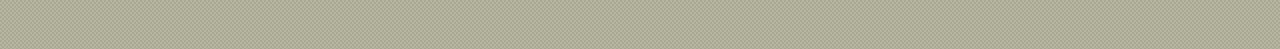
==== commit 2531a049: "Polish: per-page link previews, 404 page, plainer tagline Co-Authored-By: Claude Opus 5.5 <noreply@a" ====
--- a/index.html
+++ b/index.html
@@ -53,7 +53,7 @@
         <div class="hello-text">
           <h1>Steven Ma</h1>
           <p class="role">Applied Math-CS at Brown, class of 2029</p>
-          <p class="tagline">I build backend systems and data pipelines where correctness matters.</p>
+          <p class="tagline">Backend systems and data.</p>
         </div>
         <a class="button" href="resume.pdf">Open résumé</a>
       </div>
--- a/style.css
+++ b/style.css
@@ -297,6 +297,10 @@
   font-size: 0.9rem;
 }
 
+/* 404: one small window. */
+.lost { max-width: 30rem; margin: 3rem auto 0; }
+.lost h1 { margin: 0 0 0.75rem; font-family: var(--pixel); font-size: 2rem; font-weight: 600; line-height: 1.1; }
+
 /* ---------- Live order-book demo (demo/demo.js) ---------- */
 
 button.button { color: var(--ink); cursor: pointer; }
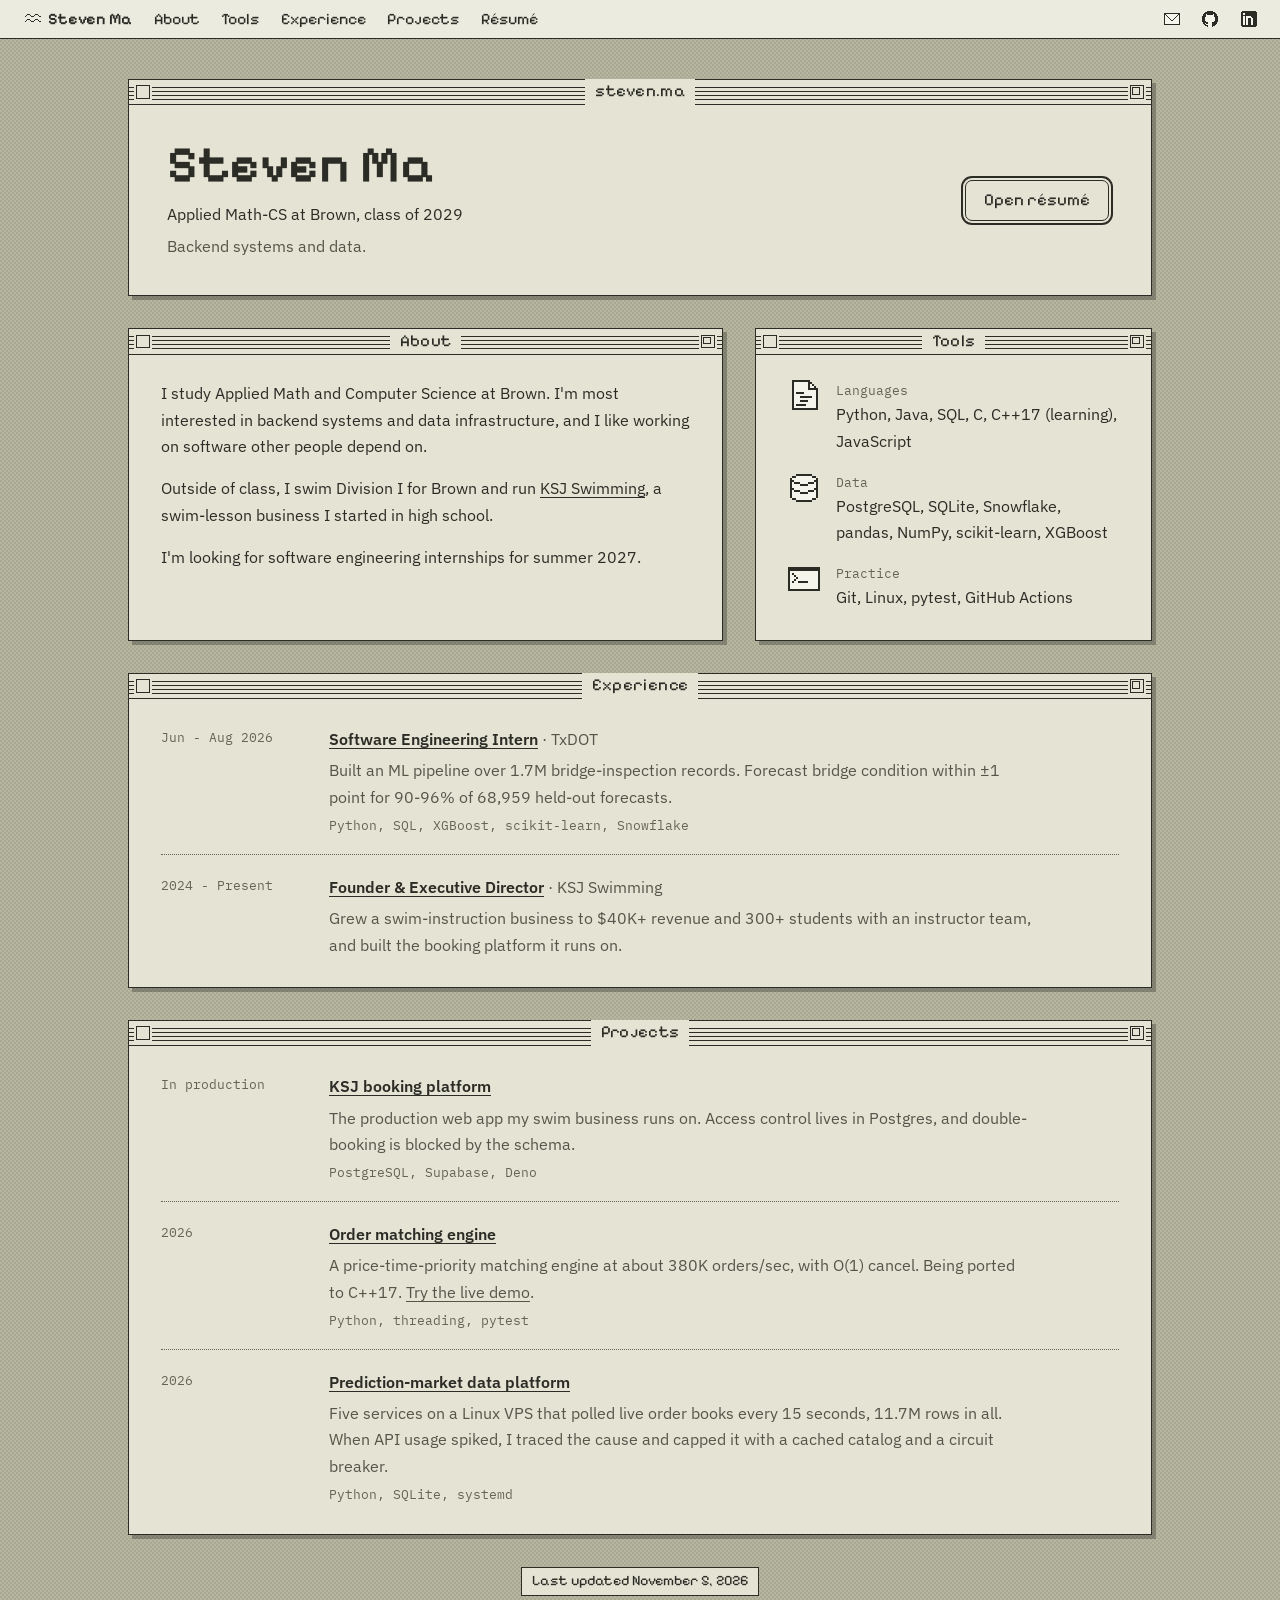
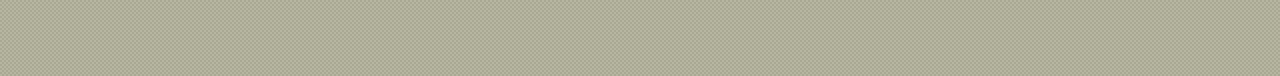
==== commit 58d869fb: "Depth chart axis break, sharper market-data card, trim Tools The depth chart skips the empty price r" ====
--- a/index.html
+++ b/index.html
@@ -75,7 +75,7 @@
         <ul class="tools">
           <li><img class="px" src="img/icons/code.svg" alt="" width="32" height="32"><div><span class="k">Languages</span><span class="v">Python, Java, SQL, C, C++17 (learning), JavaScript</span></div></li>
           <li><img class="px" src="img/icons/database.svg" alt="" width="32" height="32"><div><span class="k">Data</span><span class="v">PostgreSQL, SQLite, Snowflake, pandas, NumPy, scikit-learn, XGBoost</span></div></li>
-          <li><img class="px" src="img/icons/terminal.svg" alt="" width="32" height="32"><div><span class="k">Practice</span><span class="v">Git, Linux, pytest, GitHub Actions, Deno, pg_cron</span></div></li>
+          <li><img class="px" src="img/icons/terminal.svg" alt="" width="32" height="32"><div><span class="k">Practice</span><span class="v">Git, Linux, pytest, GitHub Actions</span></div></li>
         </ul>
       </div>
     </section>
@@ -128,7 +128,7 @@
             <span class="when">2026</span>
             <div>
               <h3><a href="projects/market-data.html">Prediction-market data platform</a></h3>
-              <p>Five services on a Linux VPS that recorded 11.7M rows of market data.</p>
+              <p>Five services on a Linux VPS that polled live order books every 15 seconds, 11.7M rows in all. When API usage spiked, I traced the cause and capped it with a cached catalog and a circuit breaker.</p>
               <p class="stack">Python, SQLite, systemd</p>
             </div>
           </li>
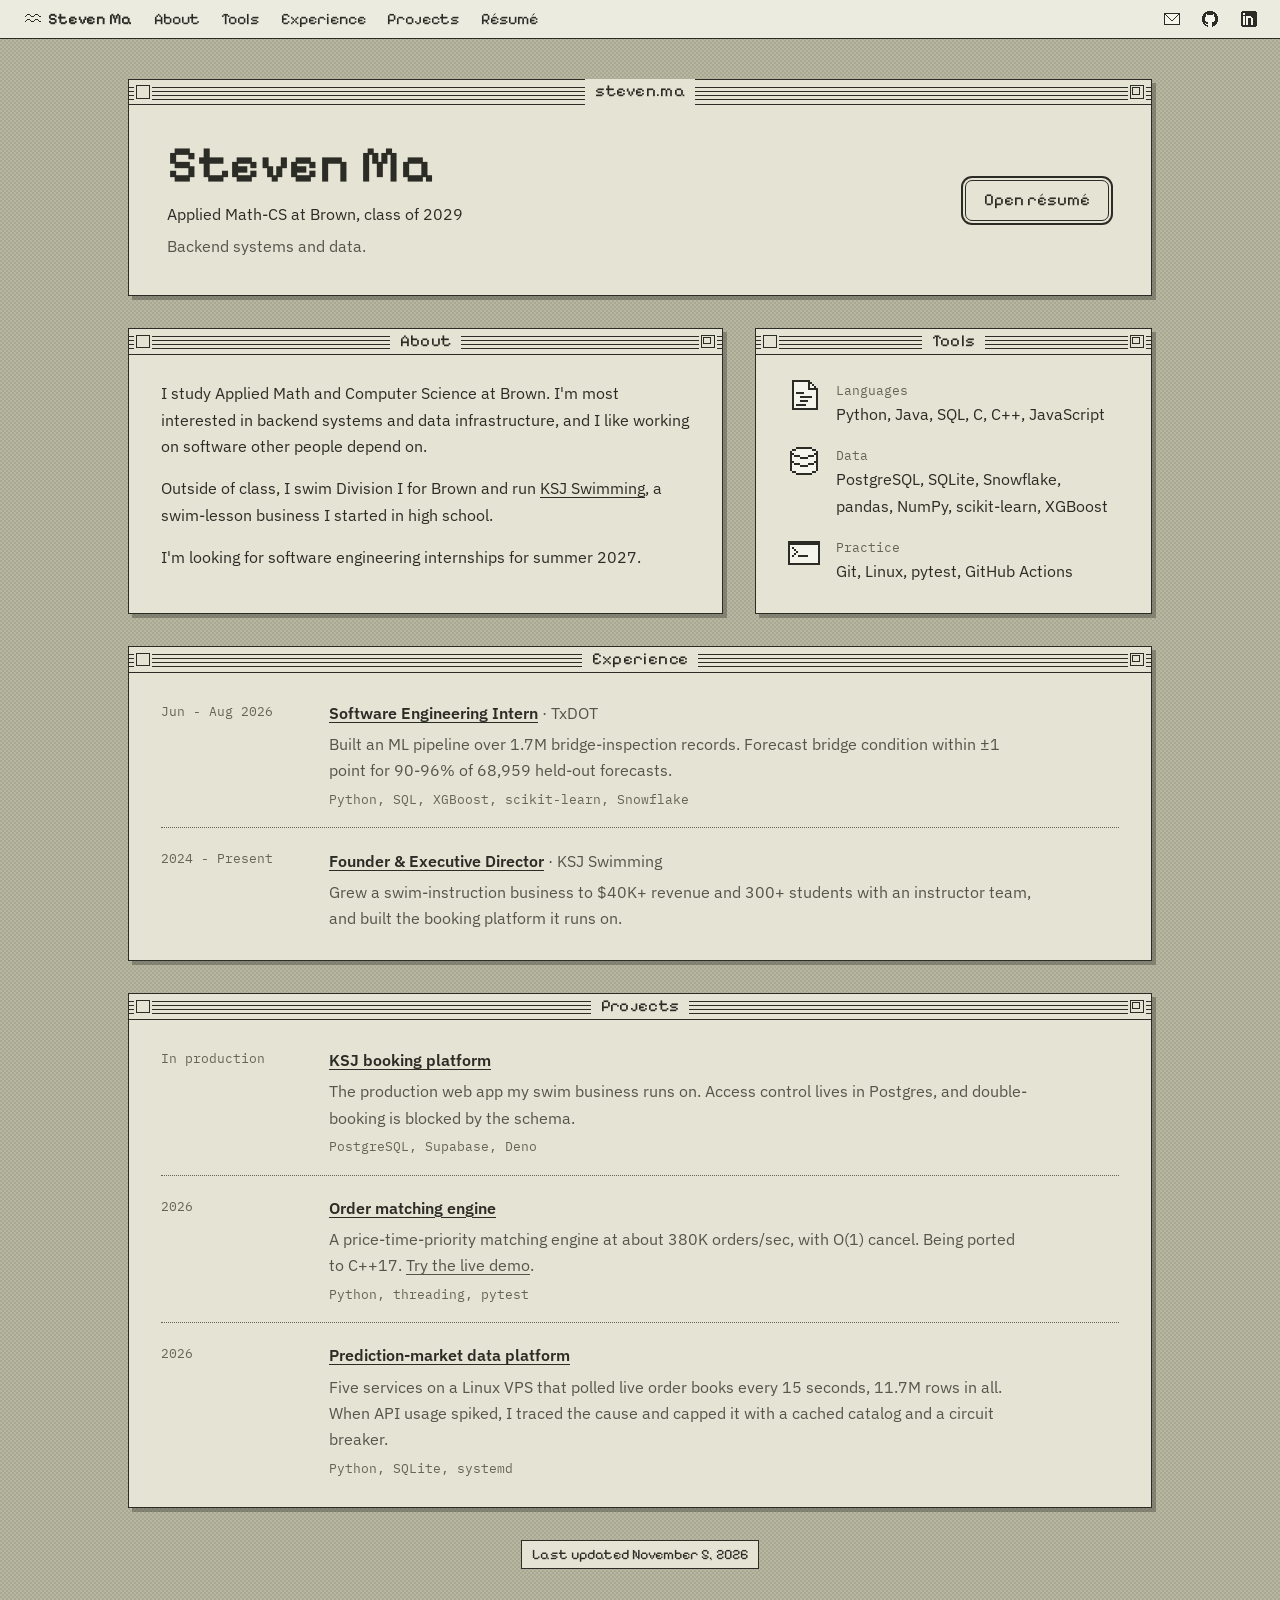
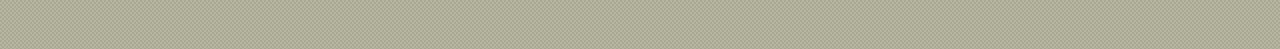
==== commit 75f67714: "Homepage: list C++ as known, not learning Co-Authored-By: Claude Opus 5.5 <noreply@anthropic.com> Cl" ====
--- a/index.html
+++ b/index.html
@@ -73,7 +73,7 @@
       <div class="titlebar"><span class="box" aria-hidden="true"></span><h2 class="title">Tools</h2><span class="box zoom" aria-hidden="true"></span></div>
       <div class="pane">
         <ul class="tools">
-          <li><img class="px" src="img/icons/code.svg" alt="" width="32" height="32"><div><span class="k">Languages</span><span class="v">Python, Java, SQL, C, C++17 (learning), JavaScript</span></div></li>
+          <li><img class="px" src="img/icons/code.svg" alt="" width="32" height="32"><div><span class="k">Languages</span><span class="v">Python, Java, SQL, C, C++, JavaScript</span></div></li>
           <li><img class="px" src="img/icons/database.svg" alt="" width="32" height="32"><div><span class="k">Data</span><span class="v">PostgreSQL, SQLite, Snowflake, pandas, NumPy, scikit-learn, XGBoost</span></div></li>
           <li><img class="px" src="img/icons/terminal.svg" alt="" width="32" height="32"><div><span class="k">Practice</span><span class="v">Git, Linux, pytest, GitHub Actions</span></div></li>
         </ul>
